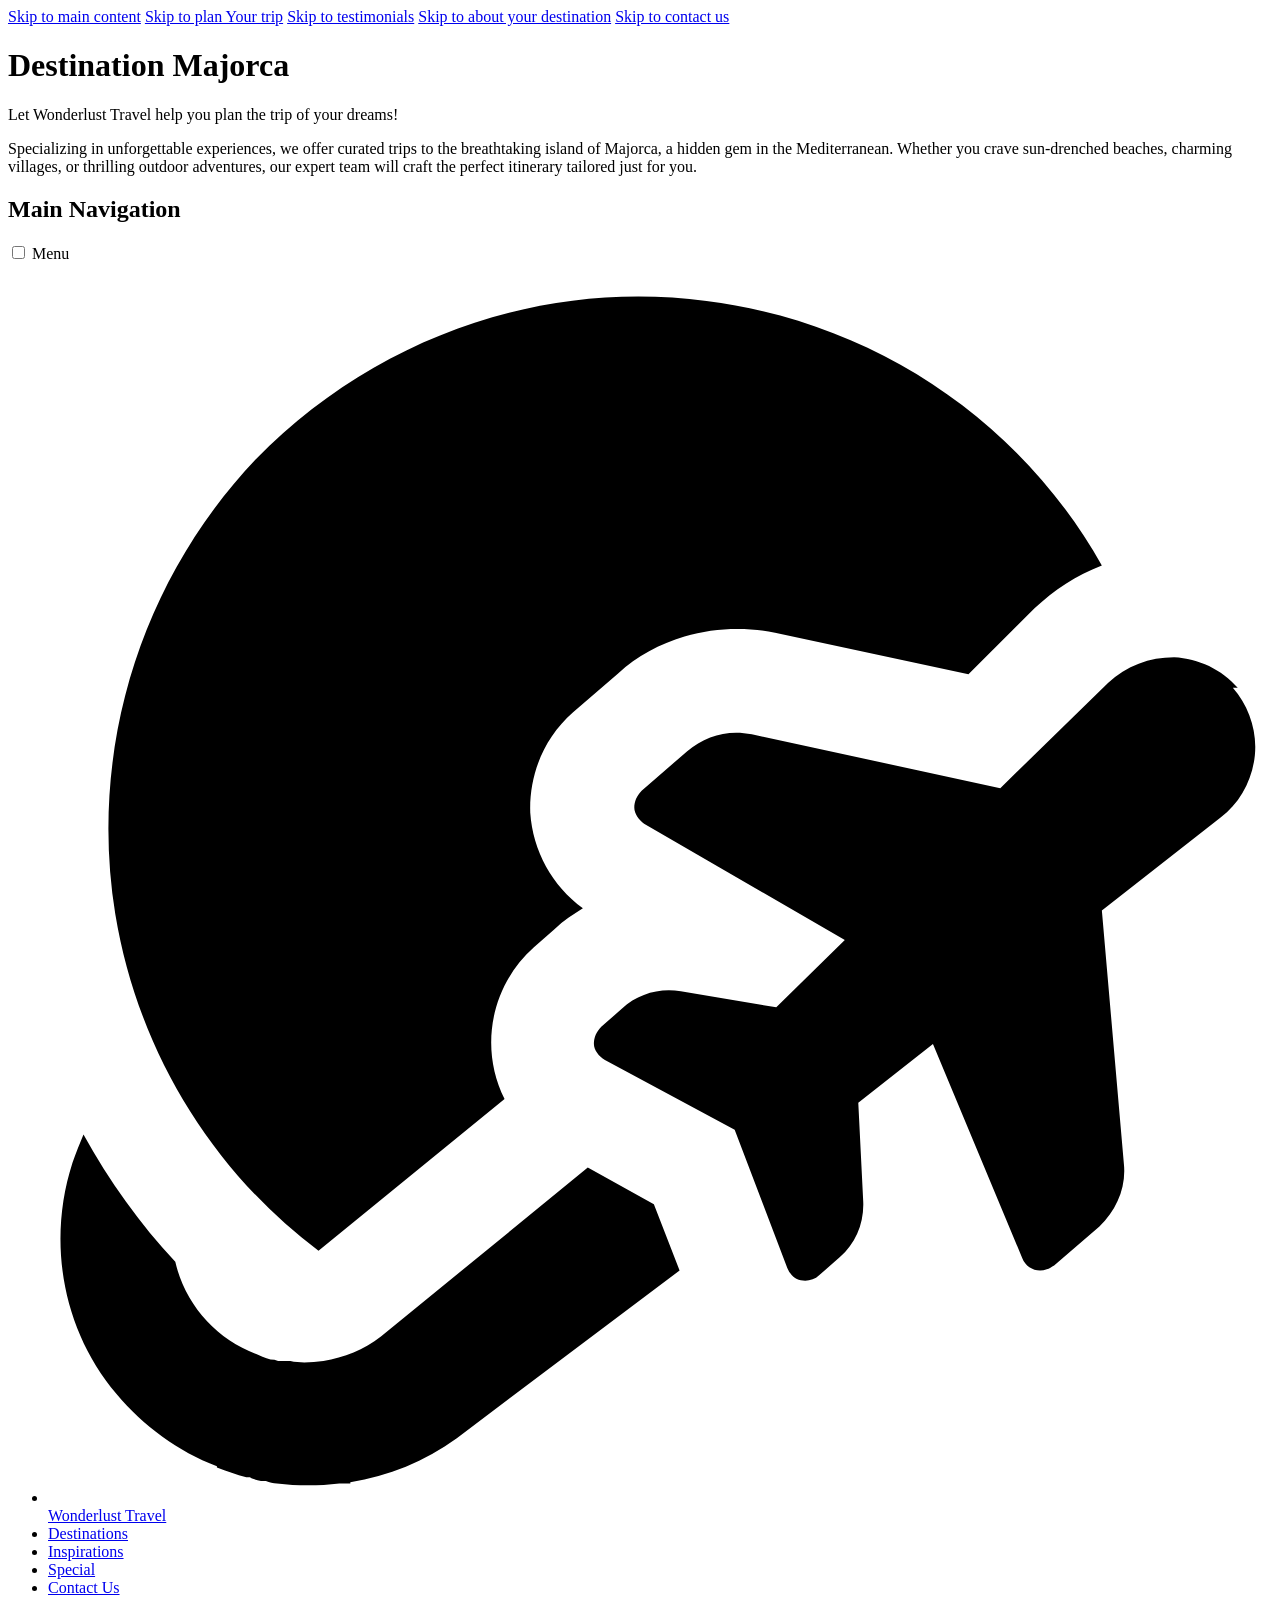
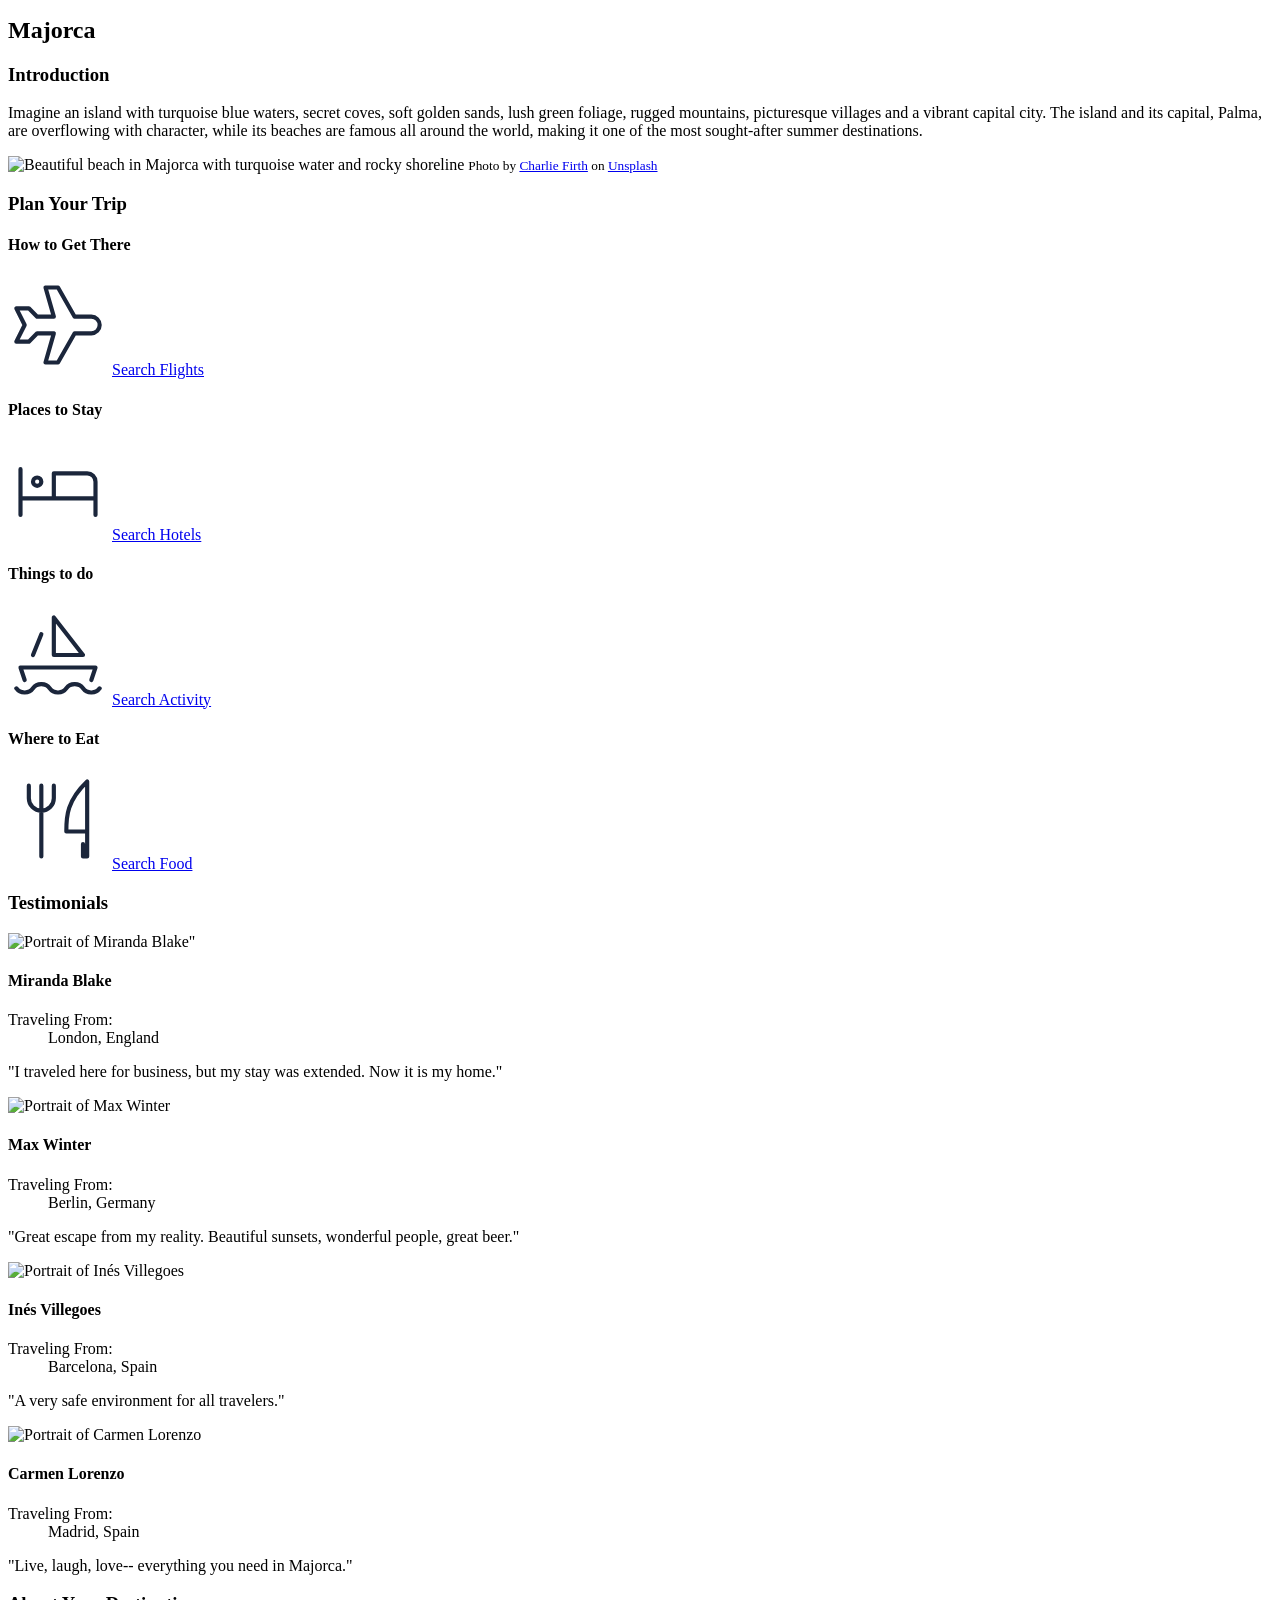
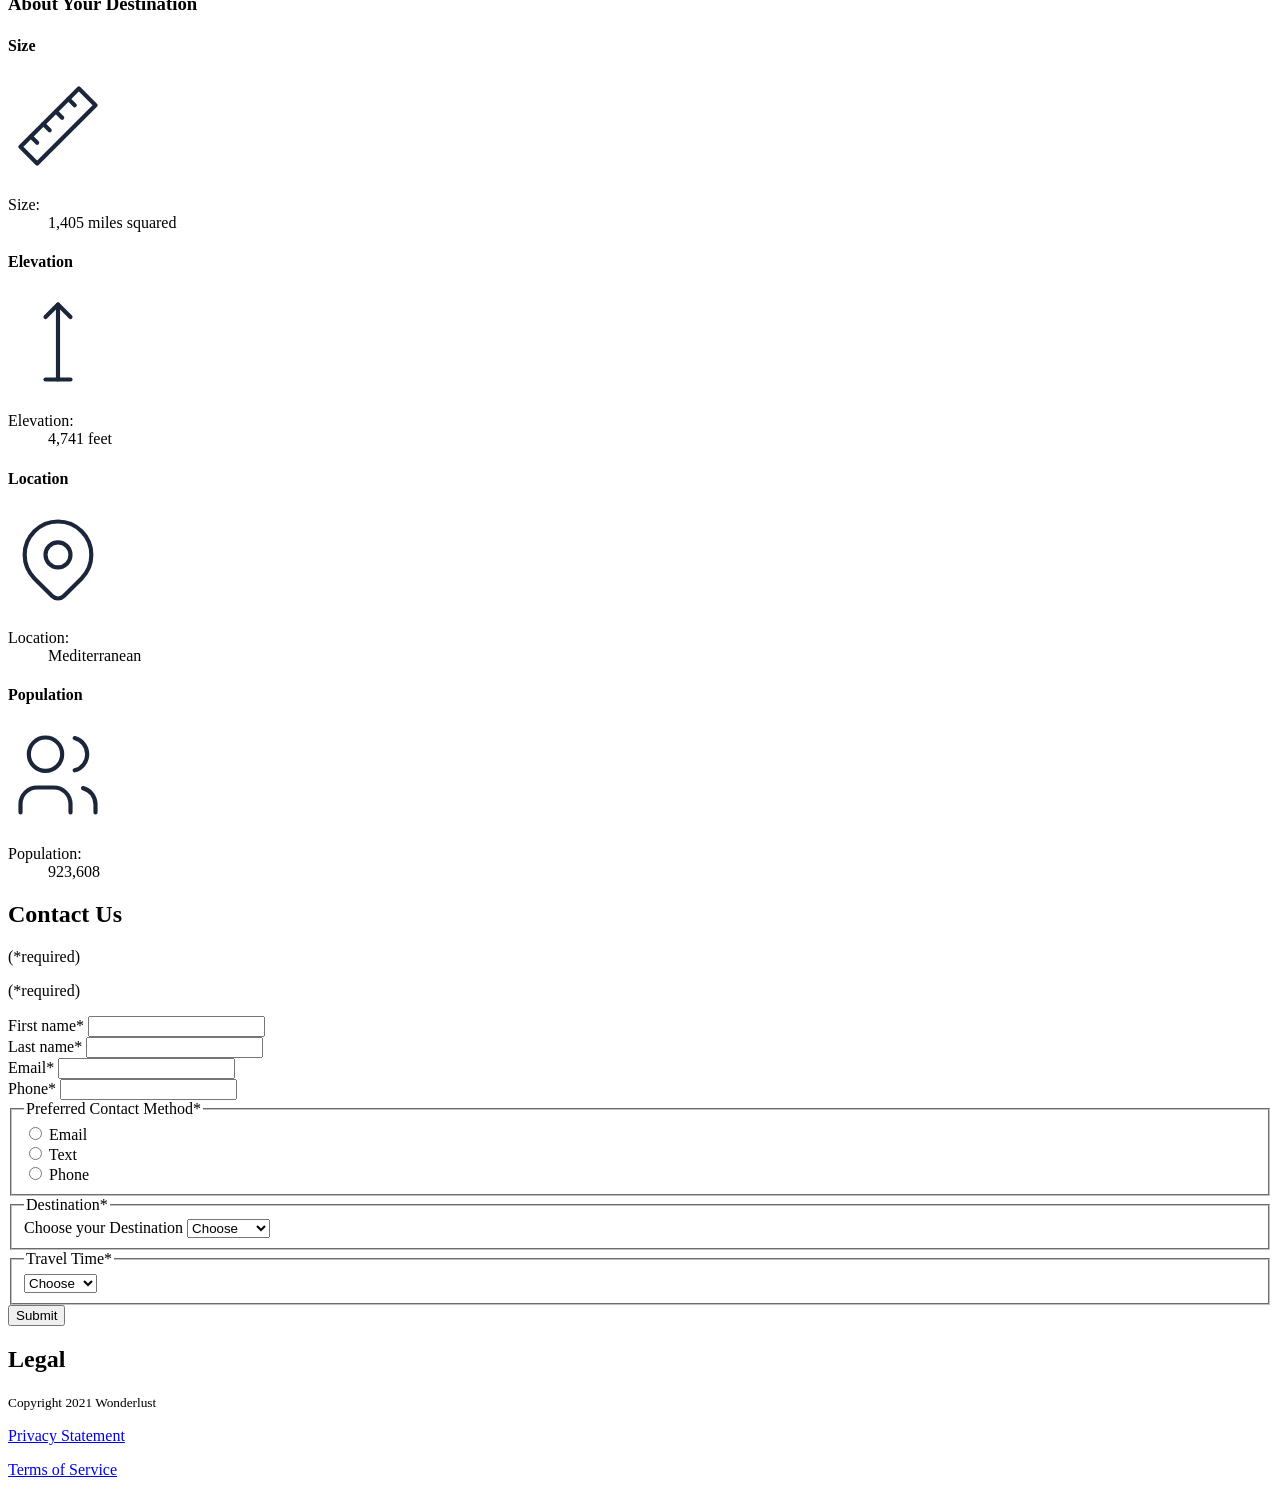
==== index.html @ 0b0db50d "Fix" ====
<!DOCTYPE html>
<html lang="en">
<head>
    <meta charset="UTF-8">
    <meta name="viewport" content="width=device-width, initial-scale=1.0">
    <link rel="stylesheet" href="styles.css">
    <title>Wonderlust Travel- Destination Majorca</title>
</head>
<body>
    <nav aria-label="Skip links">
        <a href="#main-content">Skip to main content</a>
        <a href="#plan-your-trip">Skip to plan Your trip</a>
        <a href="#testimonials">Skip to testimonials</a>
        <a href="#about-your-destination">Skip to about your destination</a>
            <a href="#contact-us">Skip to contact us</a>
    </nav>

    <header>
        <h1>Destination Majorca</h1>
       <p>Let Wonderlust Travel help you plan the trip of your dreams!</p>
       <p>Specializing in unforgettable experiences, we offer curated trips to the breathtaking island of Majorca, a hidden gem in the Mediterranean. Whether you crave sun-drenched beaches, charming villages, or thrilling outdoor adventures, our expert team will craft the perfect itinerary tailored just for you.</p>
    </header>
    <nav>
        <nav aria-label="Main navigation">
        <h2>Main Navigation</h2>
        <input type="checkbox" id="dropdown">
        <label for="dropdown">Menu<span></span></label>
        <ul>
            <li><a href="#" id="home">
                <svg xmlns="http://www.w3.org/2000/svg" viewBox="0 0 100 100"><path d="M5.5 51.9C3.3 38.4 7.6 24.6 17 14.7 26.6 4.9 40.2 0 53.8 1.8c13.6 1.7 25.6 9.7 32.3 21.6-2.1.8-3.9 2-5.5 3.5l-5.4 5.4-15.8-3.4c-2.4-.5-5-.4-7.4.3-2 .6-3.9 1.6-5.4 3l-3.7 3.2c-2.4 2.1-3.6 5.1-3.5 8.2.2 3.1 1.8 6 4.3 7.8-.8.5-1.6 1-2.3 1.7l-1.7 1.5c-3.5 3.1-4.5 8.2-2.4 12.4L22.1 79.4C13.2 72.7 7.3 62.8 5.5 51.9Zm8.3 45.2c.8.3 1.6.6 2.4.8h.3c.3.2.6.2.9.3h.4c.3.1.6.2.9.2 1.7.2 3.4.2 5.1 0h.9v-.1c3.1-.5 6.1-1.7 8.7-3.6L51.6 81l-2.1-5.4-5.4-3-16.9 13.8c-1.4 1.1-3 1.7-4.7 2-.9.1-1.8.2-2.7 0h-1l-.3-.1c-.4 0-.9-.2-1.3-.4-3.4-1.2-6-4.1-6.8-7.6-2.9-3.1-5.4-6.6-7.5-10.4-.3.7-.6 1.5-.9 2.3-2.1 6.5-.8 13.7 3.6 18.9 2.2 2.6 5 4.7 8.2 5.9Zm83.4-63.7C95.9 31.9 94 31 92 30.9c-2 0-3.9.7-5.4 2.1l-8.8 8.6-20.3-4.4c-1.9-.4-3.8.1-5.3 1.4l-3.7 3.2c-.4.4-.6.9-.6 1.4 0 .5.4 1 .8 1.3L65.1 54l-5.6 5.5-7.8-1.3c-1.7-.3-3.5.2-4.8 1.4l-1.7 1.5c-.4.4-.6.9-.6 1.4 0 .5.4 1 .9 1.3l10.6 5.7 4.3 11.3c.2.5.6.9 1.1 1 .5.1 1.1 0 1.5-.4l1.7-1.5c1.3-1.1 2-2.8 1.9-4.6l-.4-8 6.1-4.8L79.6 80c.3.8 1.2 1.2 2 .9.2 0 .4-.2.6-.3l3.7-3.2c1.4-1.3 2.2-3.2 2-5.1l-1.8-20.7 9.7-7.6c1.6-1.2 2.6-3.1 2.8-5.1.2-2-.5-4-1.8-5.5Z"/></svg>
                Wonderlust Travel</a></li>
            <li><a href="#">Destinations</a></li>
            <li><a href="#">Inspirations</a></li>
            <li><a href="#">Special</a></li>
            <li><a href="#">Contact Us</a></li>
        </ul>
    </nav>
    <main>  
        <article>
            <h2>Majorca</h2>
            <section id="intro">

                <h3>Introduction</h3>
                <p>Imagine an island with turquoise blue waters, secret coves, soft golden sands, lush green foliage, rugged mountains, picturesque villages and a vibrant capital city. The island and its capital, Palma, are overflowing with character, while its beaches are famous all around the world, making it one of the most sought-after summer destinations.</p>
                <div>
                <!--Responsive Image for Art Direction
                    images/majorca-beach-square-s.jpg
                    images/majorca-beach-vertical-m.jpg
                    images/majorca-beach-horizontal-l.jpg

                    404px, 920px, 1280px
                    -->
            <picture>
                <source media="(mind-width: 1280px)" srcset="images/majorca-beach-horizontal-l.jpg">
                <source media="(min-width: 920px)" srcset="images/majorca-beach-vertical-m.jpg">
                <img src="images/majorca-beach-square-s.jpg" alt="Beautiful beach in Majorca with turquoise water and rocky shoreline">
            </picture>
                    <small>Photo by <a href="https://unsplash.com/@charliefirth?utm_content=creditCopyText&utm_medium=referral&utm_source=unsplash">Charlie Firth</a> on <a href="https://unsplash.com/photos/sea-waves-crashing-on-shore-during-sunset-HQJIQjXq1HI?utm_content=creditCopyText&utm_medium=referral&utm_source=unsplash">Unsplash</a></small>
                </div>
            </section>
            <section id="plan-your-trip">
                <h3>Plan Your Trip</h3>

                <section class="plan">
                    <h4>How to Get There</h4>
                    <svg xmlns="http://www.w3.org/2000/svg" class="icon icon-tabler icon-tabler-plane" width="100" height="100" viewBox="0 0 24 24" stroke-width="1" stroke="#1B263B" fill="none" stroke-linecap="round" stroke-linejoin="round">
                        <path stroke="none" d="M0 0h24v24H0z" fill="none"/>
                        <path d="M16 10h4a2 2 0 0 1 0 4h-4l-4 7h-3l2 -7h-4l-2 2h-3l2 -4l-2 -4h3l2 2h4l-2 -7h3z" />
                    </svg>
                    <a href="#" title="Search for flights">Search Flights</a>
                </section>
                <section class="plan">
                    <h4>Places to Stay</h4>
                    <svg xmlns="http://www.w3.org/2000/svg" class="icon icon-tabler icon-tabler-bed" width="100" height="100" viewBox="0 0 24 24" stroke-width="1" stroke="#1B263B" fill="none" stroke-linecap="round" stroke-linejoin="round">
                        <path stroke="none" d="M0 0h24v24H0z" fill="none"/>
                        <path d="M3 7v11m0 -4h18m0 4v-8a2 2 0 0 0 -2 -2h-8v6" />
                        <circle cx="7" cy="10" r="1" />
                    </svg>
                    <a href="#" title="Search for Hotels">Search Hotels</a>
                </section>
                <section class="plan">
                    <h4>Things to do</h4>
                    <svg xmlns="http://www.w3.org/2000/svg" class="icon icon-tabler icon-tabler-sailboat" width="100" height="100" viewBox="0 0 24 24" stroke-width="1" stroke="#1B263B" fill="none" stroke-linecap="round" stroke-linejoin="round">
                        <path stroke="none" d="M0 0h24v24H0z" fill="none"/>
                        <path d="M2 20a2.4 2.4 0 0 0 2 1a2.4 2.4 0 0 0 2 -1a2.4 2.4 0 0 1 2 -1a2.4 2.4 0 0 1 2 1a2.4 2.4 0 0 0 2 1a2.4 2.4 0 0 0 2 -1a2.4 2.4 0 0 1 2 -1a2.4 2.4 0 0 1 2 1a2.4 2.4 0 0 0 2 1a2.4 2.4 0 0 0 2 -1" />
                        <path d="M4 18l-1 -3h18l-1 3" />
                        <path d="M11 12h7l-7 -9v9" />
                        <line x1="8" y1="7" x2="6" y2="12" />
                    </svg>
                    <a href="#" title="Search for Activities">Search Activity</a>
                </section>
                <section class="plan">
                    <h4>Where to Eat</h4>
                    <svg xmlns="http://www.w3.org/2000/svg" class="icon icon-tabler icon-tabler-tools-kitchen-2" width="100" height="100" viewBox="0 0 24 24" stroke-width="1" stroke="#1B263B" fill="none" stroke-linecap="round" stroke-linejoin="round">
                        <path stroke="none" d="M0 0h24v24H0z" fill="none"/>
                        <path d="M19 3v12h-5c-.023 -3.681 .184 -7.406 5 -12zm0 12v6h-1v-3m-10 -14v17m-3 -17v3a3 3 0 1 0 6 0v-3" />
                    </svg>
                    <a href="#" title="Search for Restaurants">Search Food</a>
                </section>
            </section>
            <section id="testimonials">
                <h3>Testimonials</h3>

                <section>
                    <!--Responsive Image for resolution switching
                        images/miranda-blake-L.png" 
                        images/miranda-blake-S.png 404w
                        images/miranda-blake-M.png 920w
                        images/miranda-blake-L.png 1280w
                    -->
                <img src="images/miranda-blake-L.png" srcset="images/miranda-blake-S.png 404w, images/miranda-blake-M.png 920w, images/miranda-blake-L.png 1280w" 
                sizes="(max-width: 404px) 100vw, (max-width: 920px) 50vw, 25vw" alt="Portrait of Miranda Blake">"
                        <div>
                        <h4>Miranda Blake</h4>
                        <dl>
                            <dt>Traveling From:</dt>
                            <dd>London, England</dd>
                        </dl>
                       <p>"I traveled here for business, but my stay was extended. Now it is my home."</p>
                    </div>
                </section>
                <section>
                    <!--Responsive Image for resolution switching
                        images/max-winter-L.png
                        images/max-winter-S.png 404w
                        images/max-winter-M.png 920w
                        images/max-winter-L.png 1280w
                    -->
                <img src="images/max-winter-L.png" srcset="images/max-winter-S.png 404w, images/max-winter-M.png 920w, images/max-winter-L.pnt 1280w"
                sizes="(max-width: 404px) 100vw, (max-width: 920px) 50vw, 25vw" alt="Portrait of Max Winter">
                        <div>
                        <h4>Max Winter</h4>
                        <dl>
                            <dt>Traveling From:</dt>
                            <dd>Berlin, Germany</dd>
                        </dl>
                        <p>"Great escape from my reality. Beautiful sunsets, wonderful people, great beer."</p>
                    </div>
                </section>
                <section>
                    <!--Responsive Image for resolution switching
                        images/ines-villegoes-L.png
                        images/ines-villegoes-S.png 404w
                        images/ines-villegoes-M.png 920w
                        images/ines-villegoes-L.png 1280w 
                    -->
                    <img src="images/ines-villegoes-L.png" srcset="images/ines-villegoes-S.png 404w, images/ines-villegoes-M.png 920w, images/ines-villegoes-L.png 1280w"
                    sizes="(max-width: 404px) 100vw, (max-width: 920px) 50vw, 25vw" alt="Portrait of Inés Villegoes">
                    <div>
                        <h4>Inés Villegoes</h4>
                        <dl>
                            <dt>Traveling From:</dt>
                            <dd>Barcelona, Spain</dd>
                        </dl>
                        <p>"A very safe environment for all travelers."</p>
                    </div>
                </section>
                <section>
                    <!--Responsive Image for resolution switching
                        images/carmen-lorenzo-L.png
                        images/carmen-lorenzo-S.png 404w
                        images/carmen-lorenzo-M.png 920w
                        images/carmen-lorenzo-L.png 1280w
                    -->
                    <img src="images/carmen-lorenzo-L.png" srcset="images/carmen-lorenzo-S.png 404w, images/carmen-lorenzo-M.png 920w, images/carmen-lorenzo-L.png 1280w"
                    sizes="(max-width: 404px) 100vw, (max-width: 920px) 50vw, 25vw" alt="Portrait of Carmen Lorenzo">
                        <div>
                        <h4>Carmen Lorenzo</h4>
                        <dl>
                            <dt>Traveling From:</dt>
                            <dd>Madrid, Spain</dd>
                        </dl>
                        <p>"Live, laugh, love-- everything you need in Majorca."</p>
                    </div>
                </section>
            </section>
            <section id="about-your-destination">
                <h3>About Your Destination</h3>

                <section>
                    <H4>Size</H4>
                    <svg xmlns="http://www.w3.org/2000/svg" class="icon icon-tabler icon-tabler-ruler-2" width="100" height="100" viewBox="0 0 24 24" stroke-width="1" stroke="#1B263B" fill="none" stroke-linecap="round" stroke-linejoin="round">
                        <path stroke="none" d="M0 0h24v24H0z" fill="none"/>
                        <path d="M17 3l4 4l-14 14l-4 -4z" />
                        <path d="M16 7l-1.5 -1.5" />
                        <path d="M13 10l-1.5 -1.5" />
                        <path d="M10 13l-1.5 -1.5" />
                        <path d="M7 16l-1.5 -1.5" />
                    </svg>
                    <dl>
                        <dt>Size:</dt>
                        <dd>1,405 miles squared</dd>
                    </dl>
                </section>
                <section>
                    <H4>Elevation</H4>
                    <svg xmlns="http://www.w3.org/2000/svg" class="icon icon-tabler icon-tabler-arrow-top-bar" width="100" height="100" viewBox="0 0 24 24" stroke-width="1" stroke="#1B263B" fill="none" stroke-linecap="round" stroke-linejoin="round">
                        <path stroke="none" d="M0 0h24v24H0z" fill="none"/>
                        <line x1="12" y1="21" x2="12" y2="3" />
                        <path d="M15 6l-3 -3l-3 3" />
                        <line x1="9" y1="21" x2="15" y2="21" />
                    </svg>
                    <dl>
                        <dt>Elevation:</dt>
                        <dd>4,741 feet</dd>
                    </dl>
                </section>
                <section>
                    <H4>Location</H4>
                    <svg xmlns="http://www.w3.org/2000/svg" class="icon icon-tabler icon-tabler-map-pin" width="100" height="100" viewBox="0 0 24 24" stroke-width="1" stroke="#1B263B" fill="none" stroke-linecap="round" stroke-linejoin="round">
                        <path stroke="none" d="M0 0h24v24H0z" fill="none"/>
                        <circle cx="12" cy="11" r="3" />
                        <path d="M17.657 16.657l-4.243 4.243a2 2 0 0 1 -2.827 0l-4.244 -4.243a8 8 0 1 1 11.314 0z" />
                    </svg>
                    <dl>
                        <dt>Location:</dt>
                        <dd>Mediterranean</dd>
                    </dl>
                </section>
                <section>
                    <H4>Population</H4>
                    <svg xmlns="http://www.w3.org/2000/svg" class="icon icon-tabler icon-tabler-users" width="100" height="100" viewBox="0 0 24 24" stroke-width="1" stroke="#1B263B" fill="none" stroke-linecap="round" stroke-linejoin="round">
                        <path stroke="none" d="M0 0h24v24H0z" fill="none"/>
                        <circle cx="9" cy="7" r="4" />
                        <path d="M3 21v-2a4 4 0 0 1 4 -4h4a4 4 0 0 1 4 4v2" />
                        <path d="M16 3.13a4 4 0 0 1 0 7.75" />
                        <path d="M21 21v-2a4 4 0 0 0 -3 -3.85" />
                    </svg>
                    <dl>
                        <dt>Population:</dt>
                        <dd>923,608</dd>
                    </dl>
                </section>
            </section>
        </article>
    </main>
    <footer>
        <section id="contact-us">
            <h2>Contact Us</h2> <span id="required">(*required)</span>
            <p id="required">(*required)</p>

            <form action="https://wp.zybooks.com/form-viewer.php" method="post" aria-describedby="required"></form>
                <div>
                   <label for="first-name">First name<span aria-hidden="true">*</span></label>
                    <input type="text" id="first-name" name="first-name" required>
                </div>
                <div>
                    <label for="last-name">Last name<span aria-hidden="true">*</span></label>
                    <input type="text" id="last-name" name="last-name" required>
                </div>
                <div>
                    <label for="email">Email<span aria-hidden="true">*</span></label>
                    <input type="email" id="email" name="email" required>
                </div>
                <div>
                    <label for="phone">Phone<span aria-hidden="true">*</span></label>
                    <input type="tel" id="phone" name="phone" required>
                </div>
                <fieldset id="preferred-contact">
                <legend>Preferred Contact Method<span aria-hidden="true">*</span></legend>
                    <div> 
                        <input type="radio" id="email-contact" name="preferred-contact" value="email" required>
                        <label for="email-contact">Email</label>
                    </div>
                    <div>
                        <input type="radio" id="text-contact" name="preferred-contact" value="text" required>
                        <label for="text-contact">Text</label>
                    </div>
                    <div>
                        <input type="radio" id="phone-contact" name="preferred-contact" value="phone" required>
                        <label for="phone-contact">Phone</label>
                    </div>
                </fieldset>
                <fieldset id="destination">
                    <legend>Destination<span aria-hidden="true">*</span></legend>
                    <label for="select-destination">Choose your Destination</label>
                    <select id="select-destination" name="destination" required>
                        <option value="">Choose</option>
                        <option value="Barcelona">Barcelona</option>
                        <option value="Granada">Granada</option>
                        <option value="Ibiza">Ibiza</option>
                        <option value="Madrid">Madrid</option>
                        <option value="Majorca">Majorca</option>
                        <option value="Seville">Seville</option>
                        <option value="Tenerife">Tenerife</option>
                        <option value="Valencia">Valencia</option>
                        <option value="Other">Other</option>
                    </select>
                </fieldset>
                <fieldset id="travelTime">
                    <legend>Travel Time<span aria-hidden="true">*</span></legend>
                    <select id="select-travel-time" name="travel-time" required>
                        <option value="">Choose</option>
                        <option value="Fall">Fall</option>
                        <option value="Winter">Winter</option>
                        <option value="Spring">Spring</option>
                        <option value="Summer">Summer</option>
                        <option value="Flexible">Flexible</option>
                    </select>
                </fieldset>

                <div>
                    <input type="submit" value="Submit">

                </div>
            </form> 
            
        </section>
       
        <section id="legal">
            <h2>Legal</h2>
            <small>Copyright 2021 Wonderlust</small>
            <p><a href="#">Privacy Statement</a></p>
            <p><a href="#">Terms of Service</a></p>
        </section>
    </footer>
</body>
</html>
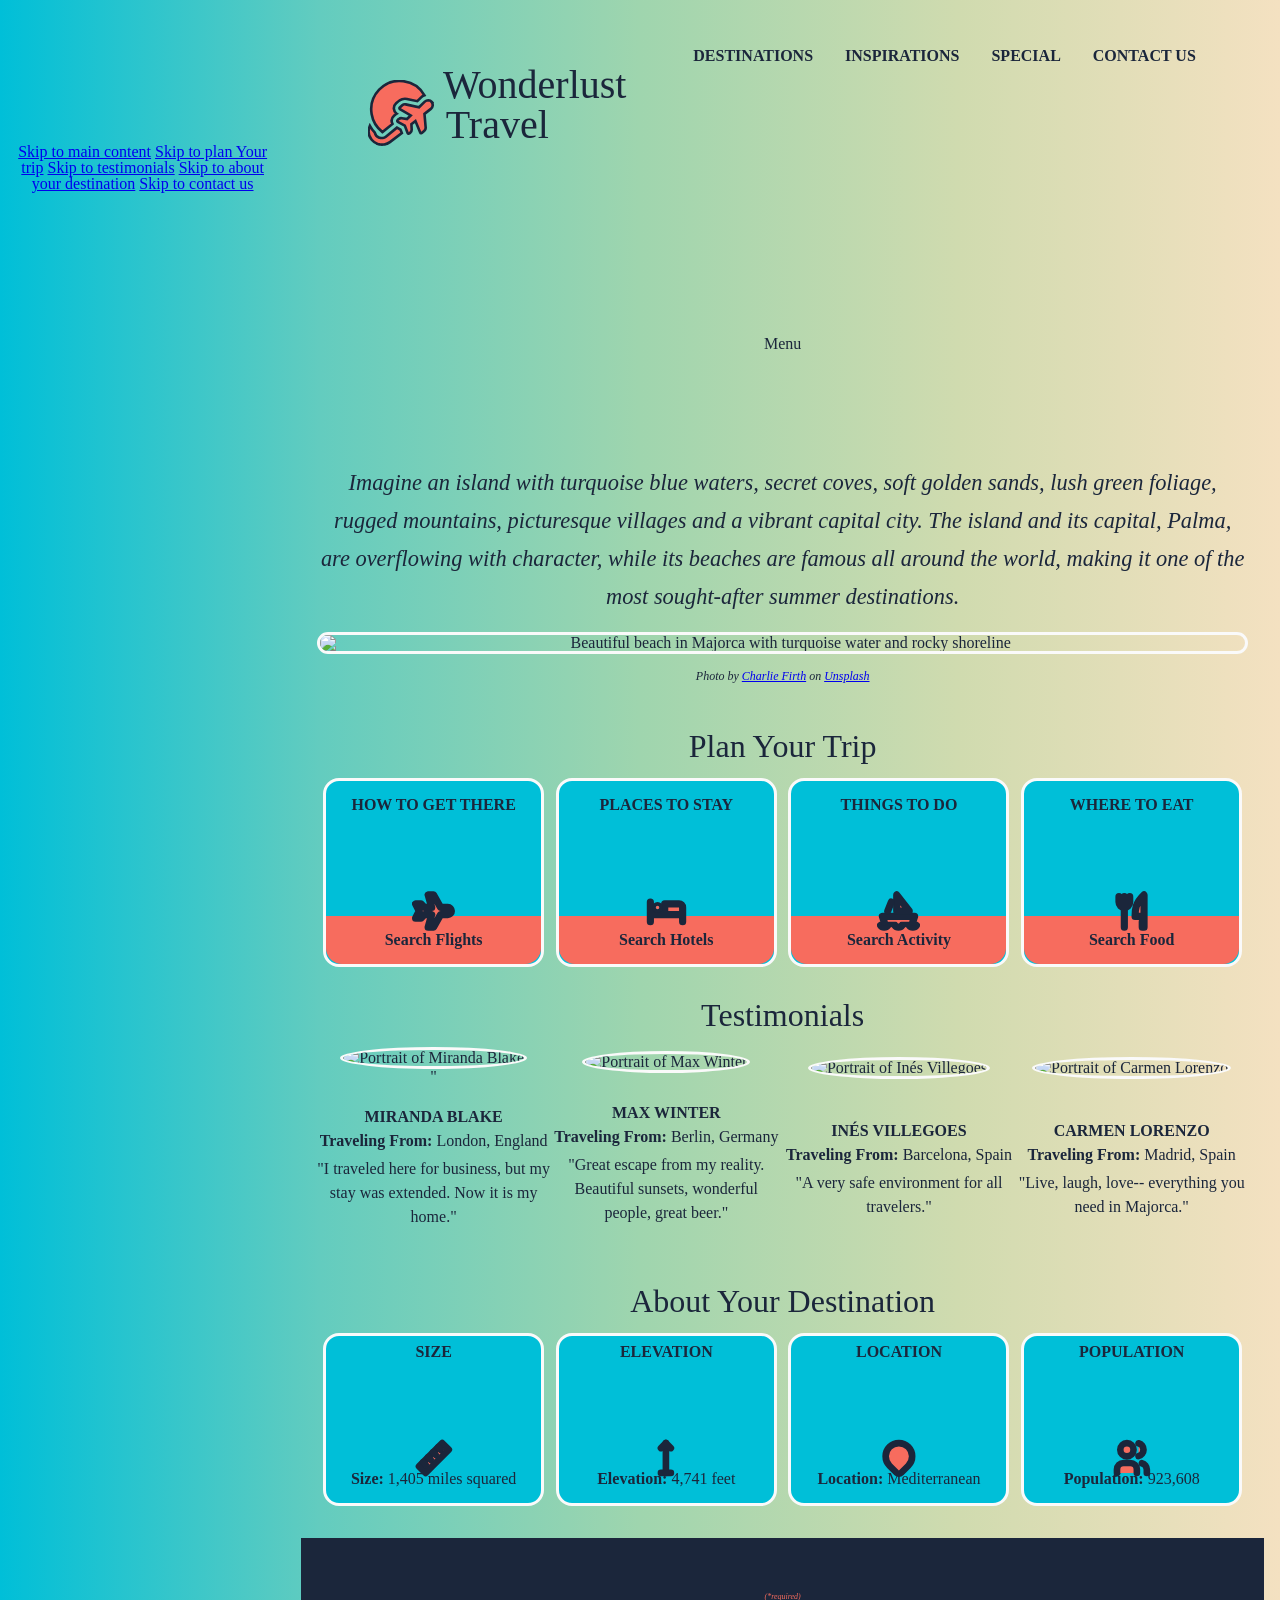
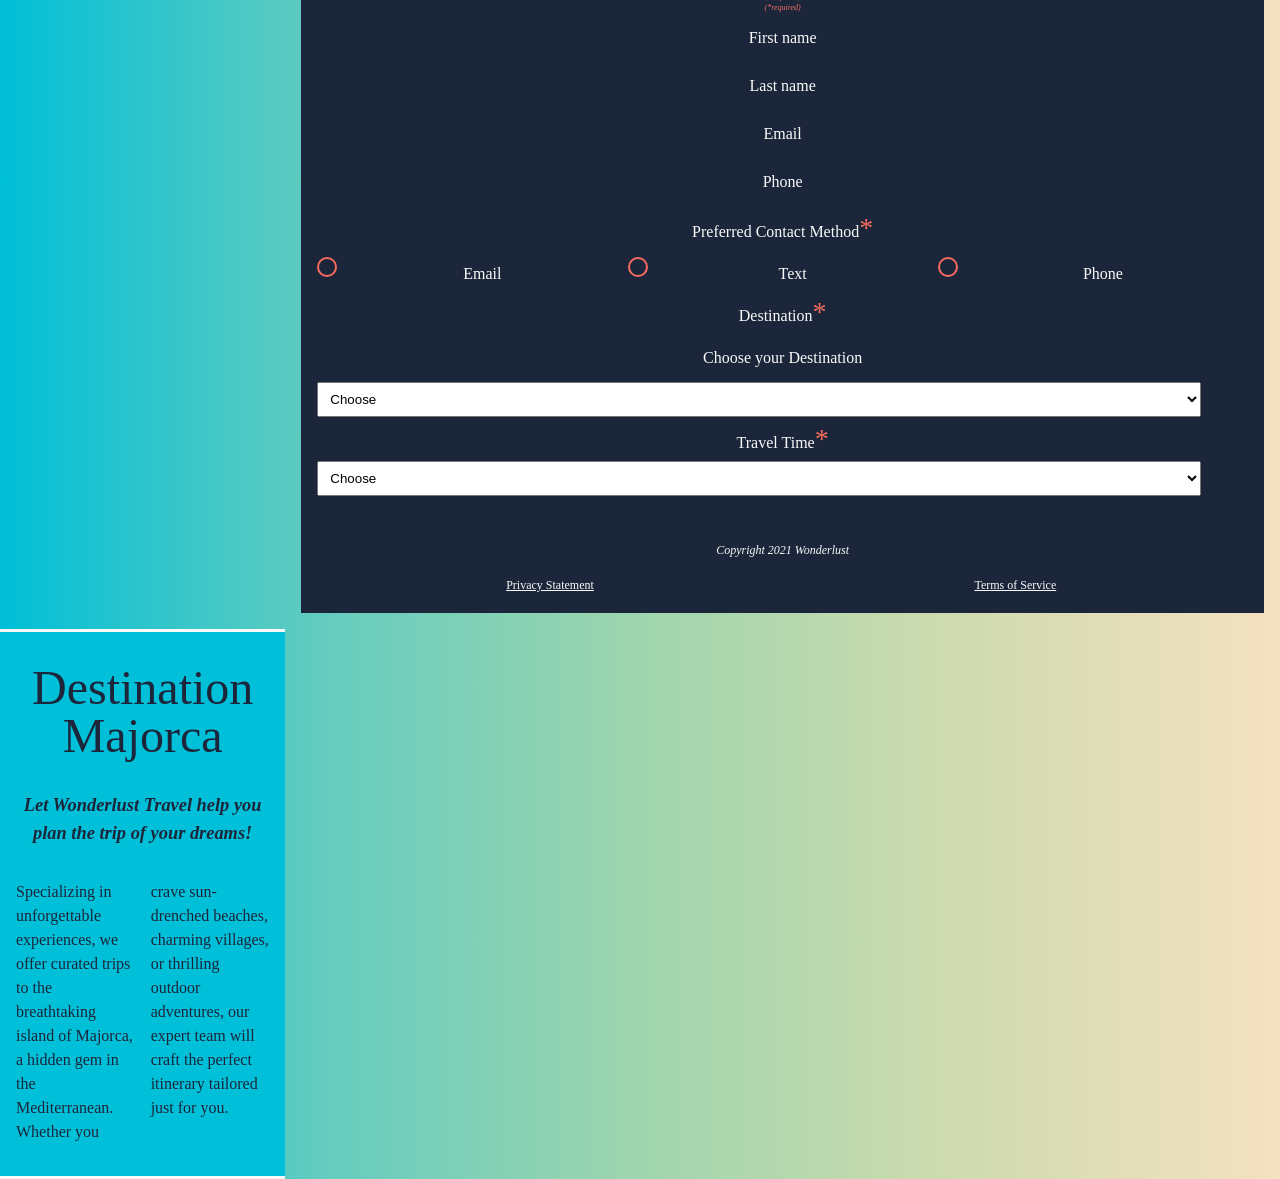
==== commit 451d40f3: "Changed name of CSS" ====
--- a/index.html
+++ b/index.html
@@ -3,7 +3,7 @@
 <head>
     <meta charset="UTF-8">
     <meta name="viewport" content="width=device-width, initial-scale=1.0">
-    <link rel="stylesheet" href="styles.css">
+    <link rel="stylesheet" href="styles.css">   
     <title>Wonderlust Travel- Destination Majorca</title>
 </head>
 <body>
--- a/styles.css
+++ b/styles.css
@@ -0,0 +1,509 @@
+/* -----------------CSS BY CHRISTINA CARRASQUILLA -----------------*/
+
+/* -----------------IMPORTED FONTS -----------------*/
+@import url('https://fonts.googleapis.com/css2?family=Pacifico&family=Poppins:ital,wght@0,100;0,200;0,300;0,400;0,500;0,600;0,700;0,800;0,900;1,100;1,200;1,300;1,400;1,500;1,600;1,700;1,800;1,900&display=swap');
+/* -----------------CSS REST -----------------*/
+/* http://meyerweb.com/eric/tools/css/reset/ 
+    v2.0 | 20110126
+    License: none (public domain)
+*/
+
+html, body, div, span, applet, object, iframe,
+h1, h2, h3, h4, h5, h6, p, blockquote, pre,
+a, abbr, acronym, address, big, cite, code,
+del, dfn, em, img, ins, kbd, q, s, samp,
+small, strike, strong, sub, sup, tt, var,
+b, u, i, center,
+dl, dt, dd, ol, ul, li,
+fieldset, form, label, legend,
+table, caption, tbody, tfoot, thead, tr, th, td,
+article, aside, canvas, details, embed, 
+figure, figcaption, footer, header, hgroup, 
+menu, nav, output, ruby, section, summary,
+time, mark, audio, video {
+	margin: 0;
+	padding: 0;
+	border: 0;
+	font-size: 100%;
+	font: inherit;
+	vertical-align: baseline;
+}
+/* HTML5 display-role reset for older browsers */
+article, aside, details, figcaption, figure, 
+footer, header, hgroup, menu, nav, section {
+	display: block;
+}
+body {
+	line-height: 1;
+}
+ol, ul {
+	list-style: none;
+}
+blockquote, q {
+	quotes: none;
+}
+blockquote:before, blockquote:after,
+q:before, q:after {
+	content: '';
+	content: none;
+}
+table {
+	border-collapse: collapse;
+	border-spacing: 0;
+}
+
+/* -----------------ROOT VARIABLES -----------------*/
+:root {
+    --ocean-blue: #0077B6; 
+    --turquoise-blue: #00BFD8; 
+    --sandy-beige:#F4E1C1; 
+    --sunset-orange:#F76C5E; 
+    --deep-navy:#1B263B; 
+    --soft-white:#FAFAFA;
+    --form-control-color: #F76C5E;
+    font-family: "Poppins", serif;
+    color: var(--deep-navy);
+}
+
+/* ----------------- GLOBAL STYLES (MOBILE FIRST) -----------------*/
+* {
+    box-sizing: border-box;
+}
+html {
+    background-image: linear-gradient(to right, #00bfd8, #63ccbf, #9fd5ae, #d0dbaf, #f4e1c1);
+}
+body {
+    display: grid;
+    grid-template-columns: 1fr;
+}
+header, nav, article, footer {
+    padding: 1rem;
+}
+picture, #plan-your-trip, #about-your-destination  {
+    margin-top:1rem;
+}
+header {
+    grid-row:2/3;
+    background-color: var(--turquoise-blue);
+    border-top: 3px solid var(--soft-white);
+    border-bottom: 3px solid var(--soft-white);
+}
+picture {
+    display: grid;
+    place-content: center;
+}
+nav {
+    grid-row: 1/2;
+    text-align:center;
+}
+nav {
+    width: 100%;
+    margin-top: 8rem;
+    border: 0;
+    padding: 1rem;
+}
+a#home {
+    font-size: 3em;
+    text-decoration: none;
+    background-color: transparent;
+    position: absolute;
+    top: 0;
+    text-transform: none;
+    font-weight: normal;
+    min-width: 360px;
+}
+nav svg {
+    fill: var(--sunset-orange);
+    stroke:var(--deep-navy);
+    stroke-width: 4px;
+    width: 20%;
+    position: relative;
+    top:3rem;
+}
+nav a svg:hover {
+    stroke: var(--soft-white);
+}
+nav ul {
+    text-align:center;
+    margin:0;
+    padding:0;
+    list-style:none;
+    overflow:hidden;
+    max-height:0;
+    transition: max-height .2s ease-out;
+}
+nav h2, #intro h3 {
+    visibility:hidden;
+    height:1px;
+    width: 1px;
+}
+nav li a {
+    display:block;
+    padding:1rem;
+    text-decoration:none;
+    color:var(--deep-navy);
+    text-transform: uppercase;
+    font-weight: bold;
+}
+nav a:hover, nav input:hover {
+    background-color:var(--deep-navy);
+    color: var(--soft-white);
+}
+nav label {
+    cursor: pointer;
+    display: inline-block;
+    padding: 1rem;
+    position: relative;
+    user-select: none;
+}
+nav label span {
+    background-color: var(--deep-navy);
+    display: block;
+    height: 5px;
+    position: relative;
+    transition: background-color .2s ease-out;
+    width: 30px;
+}
+nav label span:before, nav label span:after {
+    background: var(--deep-navy);
+    content: '';
+    display: block;
+    height: 100%;
+    position: absolute;
+    transition: all .2s ease-out;
+    width: 100%;
+}
+nav label span:before {
+    top: 10px;
+}
+nav label span:after {
+    top: -10px;
+}
+[type=checkbox] {
+    display: none;
+}
+input:checked ~ ul {
+    max-height: 500px;
+}
+input:checked ~ label span {
+    background: transparent;
+}
+input:checked ~ label span:before {
+    transform: rotate(-45deg);
+}
+input:checked ~ label span:after {
+    transform: rotate(45deg);
+}
+input:checked ~ label:not(.steps) span:before, input:checked ~ label:not(.steps) span:after {
+    top: 0;
+}
+#plan-your-trip, #about-your-destination {
+    display: grid;
+    grid-template-columns: 1fr 1fr;
+}
+#plan-your-trip h3, #about-your-destination h3 {
+    grid-column: 1/-1;
+}
+#plan-your-trip section, #about-your-destination section {
+    background-color: var(--turquoise-blue);
+    color: var(--deep-navy);
+    margin: 0 auto;
+    text-align: center;
+    width: 95%;
+    margin-bottom: 1rem;
+    border:3px solid var(--soft-white);
+    border-radius: 1rem;
+    padding-top: 1rem;
+}
+#about-your-destination section {
+    padding: .5rem;
+}
+.plan a {
+    background-color: var(--sunset-orange);
+    color: var(--deep-navy);
+    width: 100%;
+    padding: 1rem;
+    border-radius: 0 0 1rem 1rem;
+    display: inline-block;
+    font-weight: bold;
+    text-decoration: none;
+}
+.plan a:hover {
+    background-color:var(--deep-navy);
+    color: var(--sunset-orange);
+}
+[src] {
+    border-radius: 1rem;
+    border: 3px solid var(--soft-white);
+}
+#testimonials section {
+    display: grid;
+    place-items: center;
+}
+#testimonials img {
+    border-radius: 50%;
+}
+#testimonials div {
+    margin: 1.5rem 0;
+    text-align: center;
+}
+dd, dt {
+    display: inline-block;
+    margin: .5rem 0;
+}
+dt {
+    font-weight: bold;
+}
+q {
+    font-style: italic;
+    margin: .5rem 0;
+}
+label, input, legend, select {
+    display: block;
+    width: 95%;
+    padding: .5rem;
+}
+.sr-only {
+    background: var(--sunset-orange);
+    height: 1rem;
+    padding: 1.5rem;
+    position: absolute;
+    transform: translateX(-250%);
+    transition: transform 0.3s;
+}
+.sr-only:focus {
+    transform: translateX(0%);
+}
+footer {
+    background-color: var(--deep-navy);
+    color: var(--soft-white);
+}
+#preferred-contact {
+    display: grid;
+    grid-template-columns: 1fr 1fr 1fr;
+}
+#preferred-contact legend {
+    grid-column: 1/-1;
+    margin: .5rem 0;
+}
+fieldset div {
+    display: flex;
+}
+fieldset div label {
+    line-height: 0;
+}
+input[type="radio"] {
+    -webkit-appearance: none;
+    appearance: none;
+    margin: 0;
+    color: var(--sunset-orange);
+    width: 1.15em;
+    height: 1.15em;
+    border: 0.15em solid var(--sunset-orange);
+    border-radius: 50%;
+    transform: translateY(-0.075em);
+    display: grid;
+    place-content: center;
+}
+.form-control {
+    font-family: system-ui, sans-serif;
+    font-size: 2rem;
+    font-weight: bold;
+    line-height: 1.1;
+    display: grid;
+    grid-template-columns: 1em auto;
+    gap: 0.5em;
+}
+.form-control + .form-control {
+    margin-top: 1em;
+}
+input[type="radio"]::before {
+    content: "";
+    width: 0.65em;
+    height: 0.65em;
+    border-radius: 50%;
+    transform: scale(0);
+    transition: 120ms transform ease-in-out;
+    box-shadow: inset 1em 1em var(--form-control-color);
+}
+input[type="radio"]:checked::before {
+    transform: scale(1);
+}
+#submit {
+    background-color: var(--sunset-orange);
+    margin: 1rem 0;
+    padding: .5rem;
+    font-weight: bold;
+    font-family: Poppins, serif;
+    font-size: 1.5em;
+    color: var(--deep-navy);
+    text-transform: uppercase;
+}
+#submit:hover {
+    background-color: var(--deep-navy);
+    color: var(--sunset-orange);
+}
+/* TEXT STYES */
+h1, h2, h3, #home {
+    font-family: "Pacifico", serif;
+    text-align: center;
+    padding: 1rem;
+}
+h1 {
+    font-size: 2em;
+}
+h2 {
+    font-size: 1.75em;
+}
+h3 {
+    font-size: 1.5em;
+}
+h4 {
+    font-weight: bold;
+    text-transform: uppercase;
+}
+p {
+    line-height: 1.5em;
+}
+a:visited {
+    color: var(--deep-navy);
+}
+#required {
+    font-family: Poppins, serif;
+    font-size: .5em;
+    font-style: italic;
+    color: var(--sunset-orange);
+}
+span {
+    font-size: 1.75em;
+    color: var(--sunset-orange);
+}
+header h1+p {
+    font-size: 1.15em;
+    font-weight: bold;
+    font-style: italic;
+}
+#legal h2 {
+    visibility: hidden;
+}
+#legal {
+    display: grid;
+    grid-template-columns: 1fr 1fr;
+    place-items: center;
+}
+small {
+    display: block;
+    text-align: center;
+    font-size: .75em;
+    font-style: italic;
+    padding: 1rem;
+    grid-column: 1/3;
+}
+#legal a {
+    color: var(--soft-white);
+    font-size: .75em;
+}
+/* ----------------- GLOBAL STYLES (MEDIUM) -----------------*/
+@media screen and (min-width: 920px){
+    h1 {
+        font-size: 3em;
+    }
+    h2 {
+        font-size: 2.5em;
+    }
+    h3 {
+        font-size: 2em;
+    }
+    header h1 + p {
+        text-align: center;
+        padding: 1rem 0;
+    }
+    header p + p {
+        column-count: 2;
+        padding: 1rem 0;
+    }
+    a#home {
+        position:static;
+        padding-top: 0;
+        width: 100px;
+        font-size: 2.5em;
+    }
+    nav ul {
+        overflow:visible;
+        position:absolute;
+        top:2rem;
+        display: flex;
+        justify-content: flex-end;
+    }
+    nav label span, nav input {
+        display:none;
+    }
+    picture {
+        display:block;
+        place-content:unset;
+    }
+    article small {
+        text-align: right;
+    }
+    #intro h3, #testimonials h3 {
+        grid-column: 1/-1;
+    }
+    #intro {
+        display: grid;
+        grid-template-columns: 2fr 1fr;
+    }
+    #intro p {
+        font-size: 1.4em;
+        line-height: 1.7em;
+        font-style: italic;
+    }
+    #plan-your-trip {
+        grid-template-columns: 1fr 1fr 1fr 1fr;
+    }
+    #testimonials {
+        display: grid;
+        grid-template-columns: 1fr 1fr;
+    }
+    #about-your-destination {
+        grid-template-columns: 1fr 1fr 1fr 1fr;
+    }
+    form {
+        display: grid;
+        grid-template-columns: 1fr 1fr;
+    }
+    #preferred-contact {
+        grid-column: 1/-1;
+    }
+    #submit {
+        grid-column: 2/3;
+    }
+}
+/* ----------------- GLOBAL STYLES (LARGE) -----------------*/
+@media screen and (min-width:1280px) {
+    body {
+        max-width: 1280px;
+        margin: 0 auto;
+    }
+    #intro {
+        display: grid;
+        grid-template-columns: 1fr;
+    }
+    #intro img, #intro small {
+        text-align: center;
+        display: block;
+        margin: 0 auto;
+    }
+    #testimonials {
+        grid-template-columns: 1fr 1fr 1fr 1fr;
+    }
+    #preferred-contact {
+        grid-column: 1/2;
+    }
+    #destination, #travelTime {
+        grid-row: 4/5;
+    }
+    #submit {
+        grid-column: 2/3;
+        grid-row: 5/6;
+    }
+}
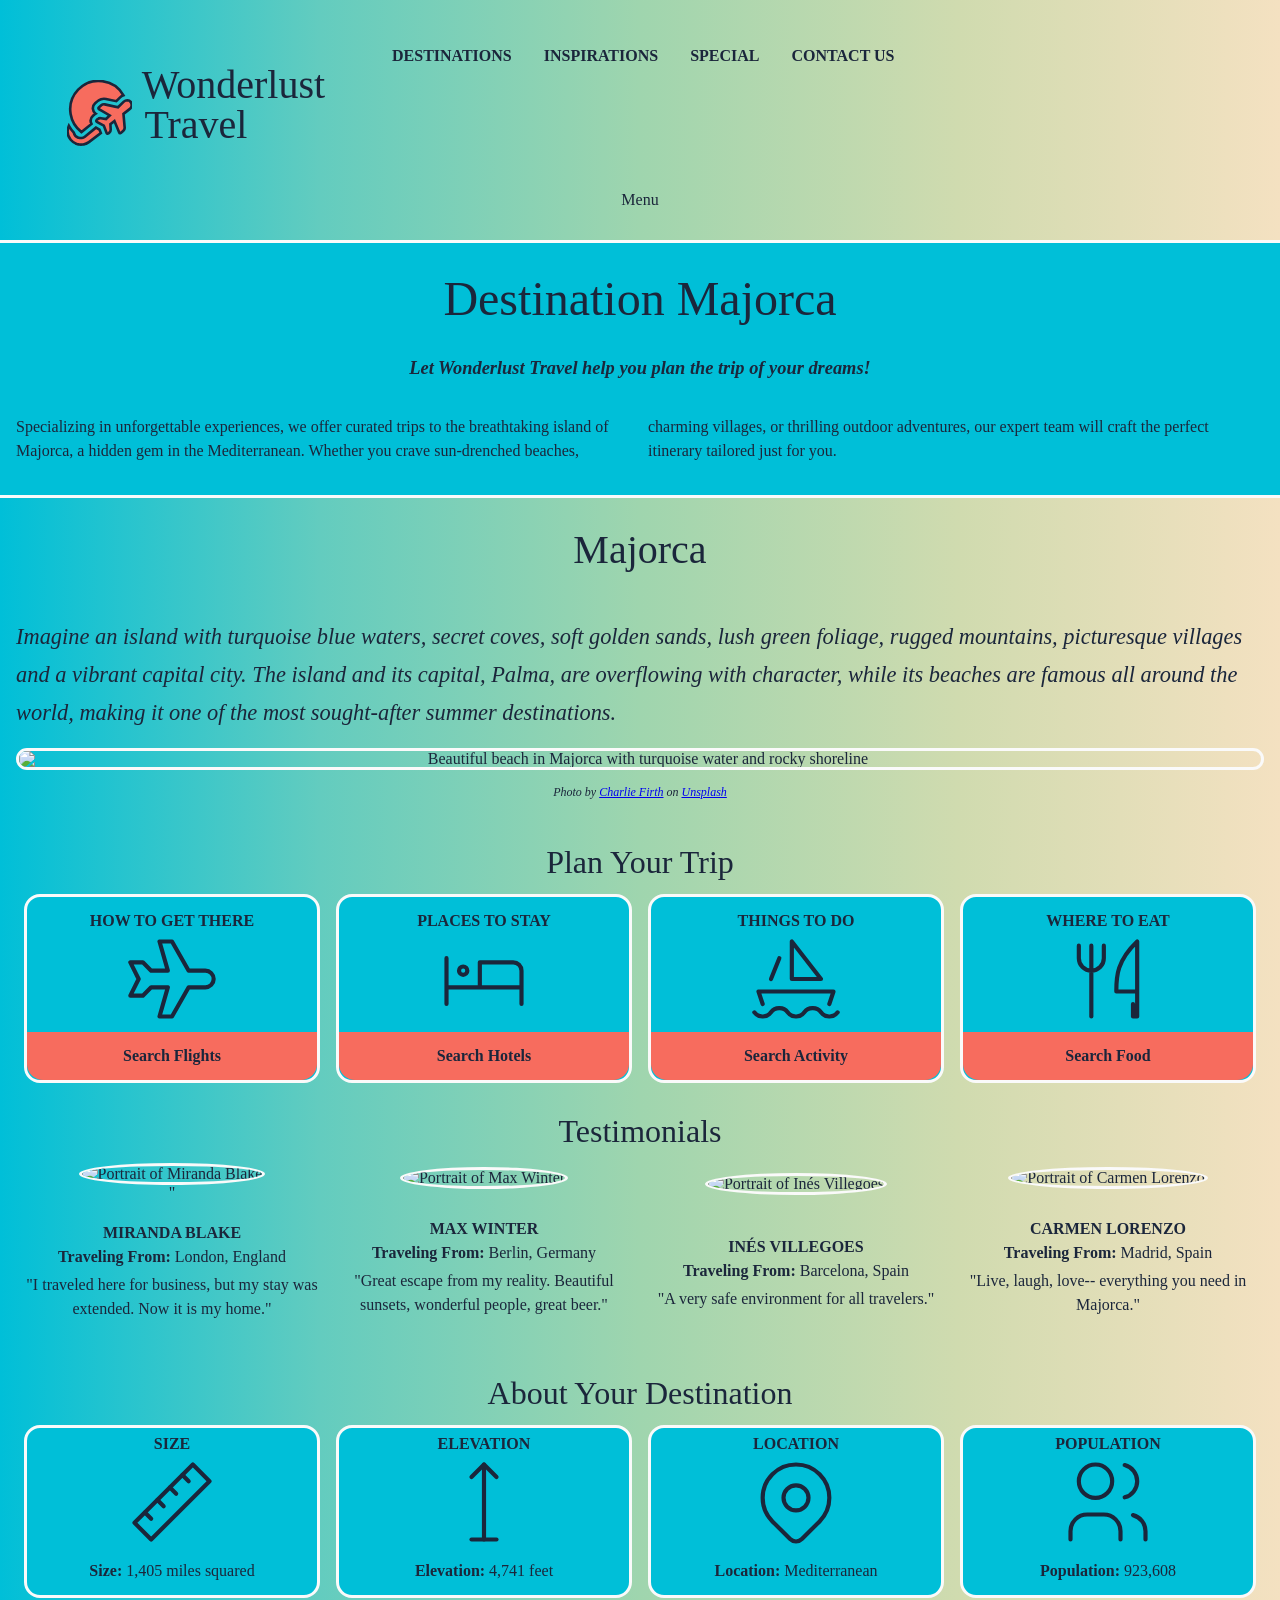
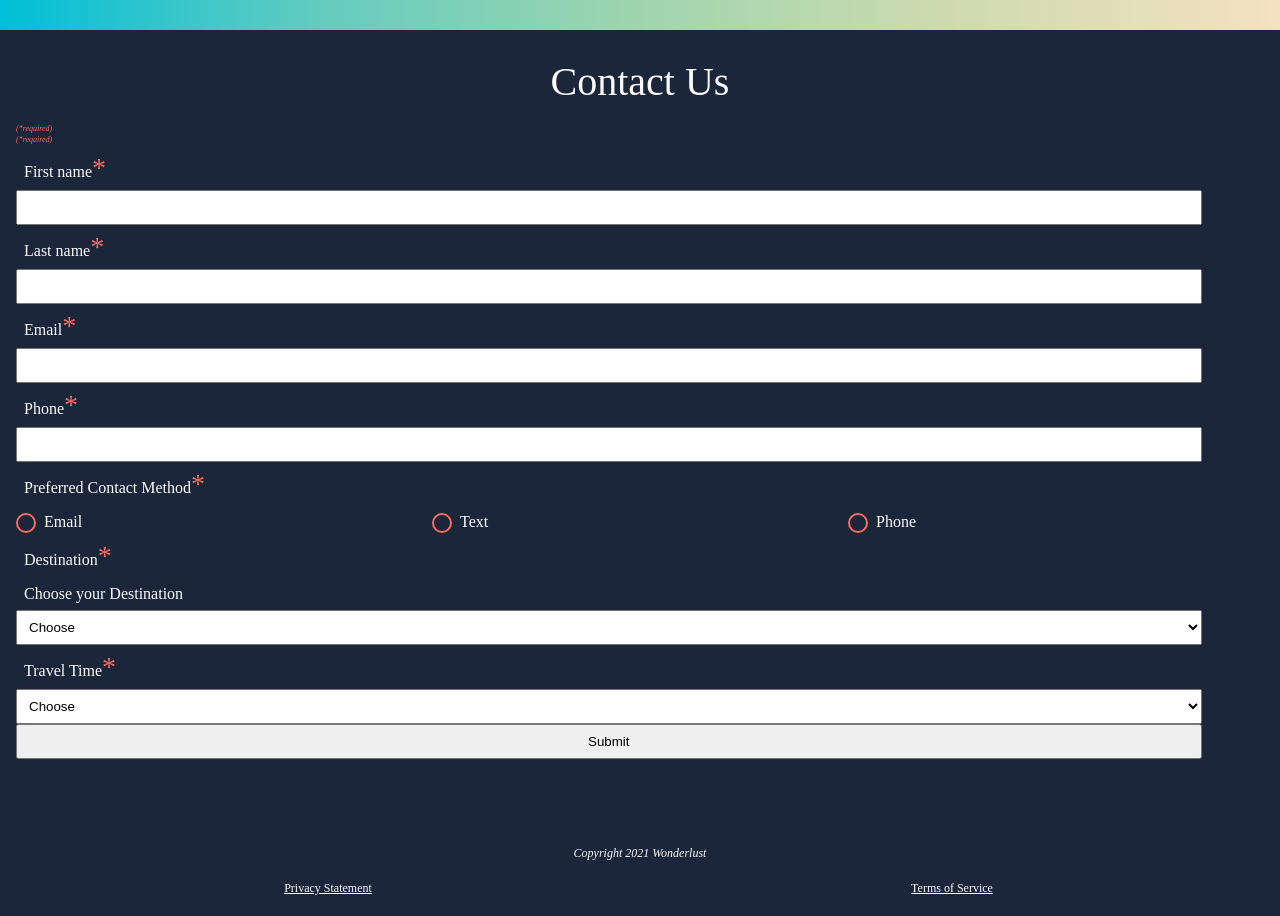
==== commit db8f38f7: "Fixed HTML and CSS" ====
--- a/index.html
+++ b/index.html
@@ -20,7 +20,6 @@
        <p>Let Wonderlust Travel help you plan the trip of your dreams!</p>
        <p>Specializing in unforgettable experiences, we offer curated trips to the breathtaking island of Majorca, a hidden gem in the Mediterranean. Whether you crave sun-drenched beaches, charming villages, or thrilling outdoor adventures, our expert team will craft the perfect itinerary tailored just for you.</p>
     </header>
-    <nav>
         <nav aria-label="Main navigation">
         <h2>Main Navigation</h2>
         <input type="checkbox" id="dropdown">
@@ -51,7 +50,7 @@
                     404px, 920px, 1280px
                     -->
             <picture>
-                <source media="(mind-width: 1280px)" srcset="images/majorca-beach-horizontal-l.jpg">
+                <source media="(min-width: 1280px)" srcset="images/majorca-beach-horizontal-l.jpg">
                 <source media="(min-width: 920px)" srcset="images/majorca-beach-vertical-m.jpg">
                 <img src="images/majorca-beach-square-s.jpg" alt="Beautiful beach in Majorca with turquoise water and rocky shoreline">
             </picture>
@@ -126,7 +125,7 @@
                         images/max-winter-M.png 920w
                         images/max-winter-L.png 1280w
                     -->
-                <img src="images/max-winter-L.png" srcset="images/max-winter-S.png 404w, images/max-winter-M.png 920w, images/max-winter-L.pnt 1280w"
+                <img src="images/max-winter-L.png" srcset="images/max-winter-S.png 404w, images/max-winter-M.png 920w, images/max-winter-L.png 1280w"
                 sizes="(max-width: 404px) 100vw, (max-width: 920px) 50vw, 25vw" alt="Portrait of Max Winter">
                         <div>
                         <h4>Max Winter</h4>
--- a/styles.css
+++ b/styles.css
@@ -1,4 +1,4 @@
-/* -----------------CSS BY CHRISTINA CARRASQUILLA -----------------*/
+/* -----------------CSS by Nathan Schlenker -----------------*/
 
 /* -----------------IMPORTED FONTS -----------------*/
 @import url('https://fonts.googleapis.com/css2?family=Pacifico&family=Poppins:ital,wght@0,100;0,200;0,300;0,400;0,500;0,600;0,700;0,800;0,900;1,100;1,200;1,300;1,400;1,500;1,600;1,700;1,800;1,900&display=swap');
@@ -82,6 +82,33 @@
 picture, #plan-your-trip, #about-your-destination  {
     margin-top:1rem;
 }
+
+nav[aria-label="Skip links"] {
+    position: absolute;
+    top: 0;
+    left: 0;
+    margin-top: 0;
+    padding: 0;
+    z-index: 9999;
+}
+
+nav[aria-label="Skip links"] a {
+    position: absolute;
+    left: -9999px;
+    top: auto;
+    background-color: var(--deep-navy);
+    color: var(--soft-white);
+    padding: 1rem;
+    text-decoration: none;
+    font-weight: bold;
+    border-radius: 0.5rem;
+}
+
+nav[aria-label="Skip links"] a:focus {
+    left: 1rem;
+    top: 1rem;
+}
+   
 header {
     grid-row:2/3;
     background-color: var(--turquoise-blue);
